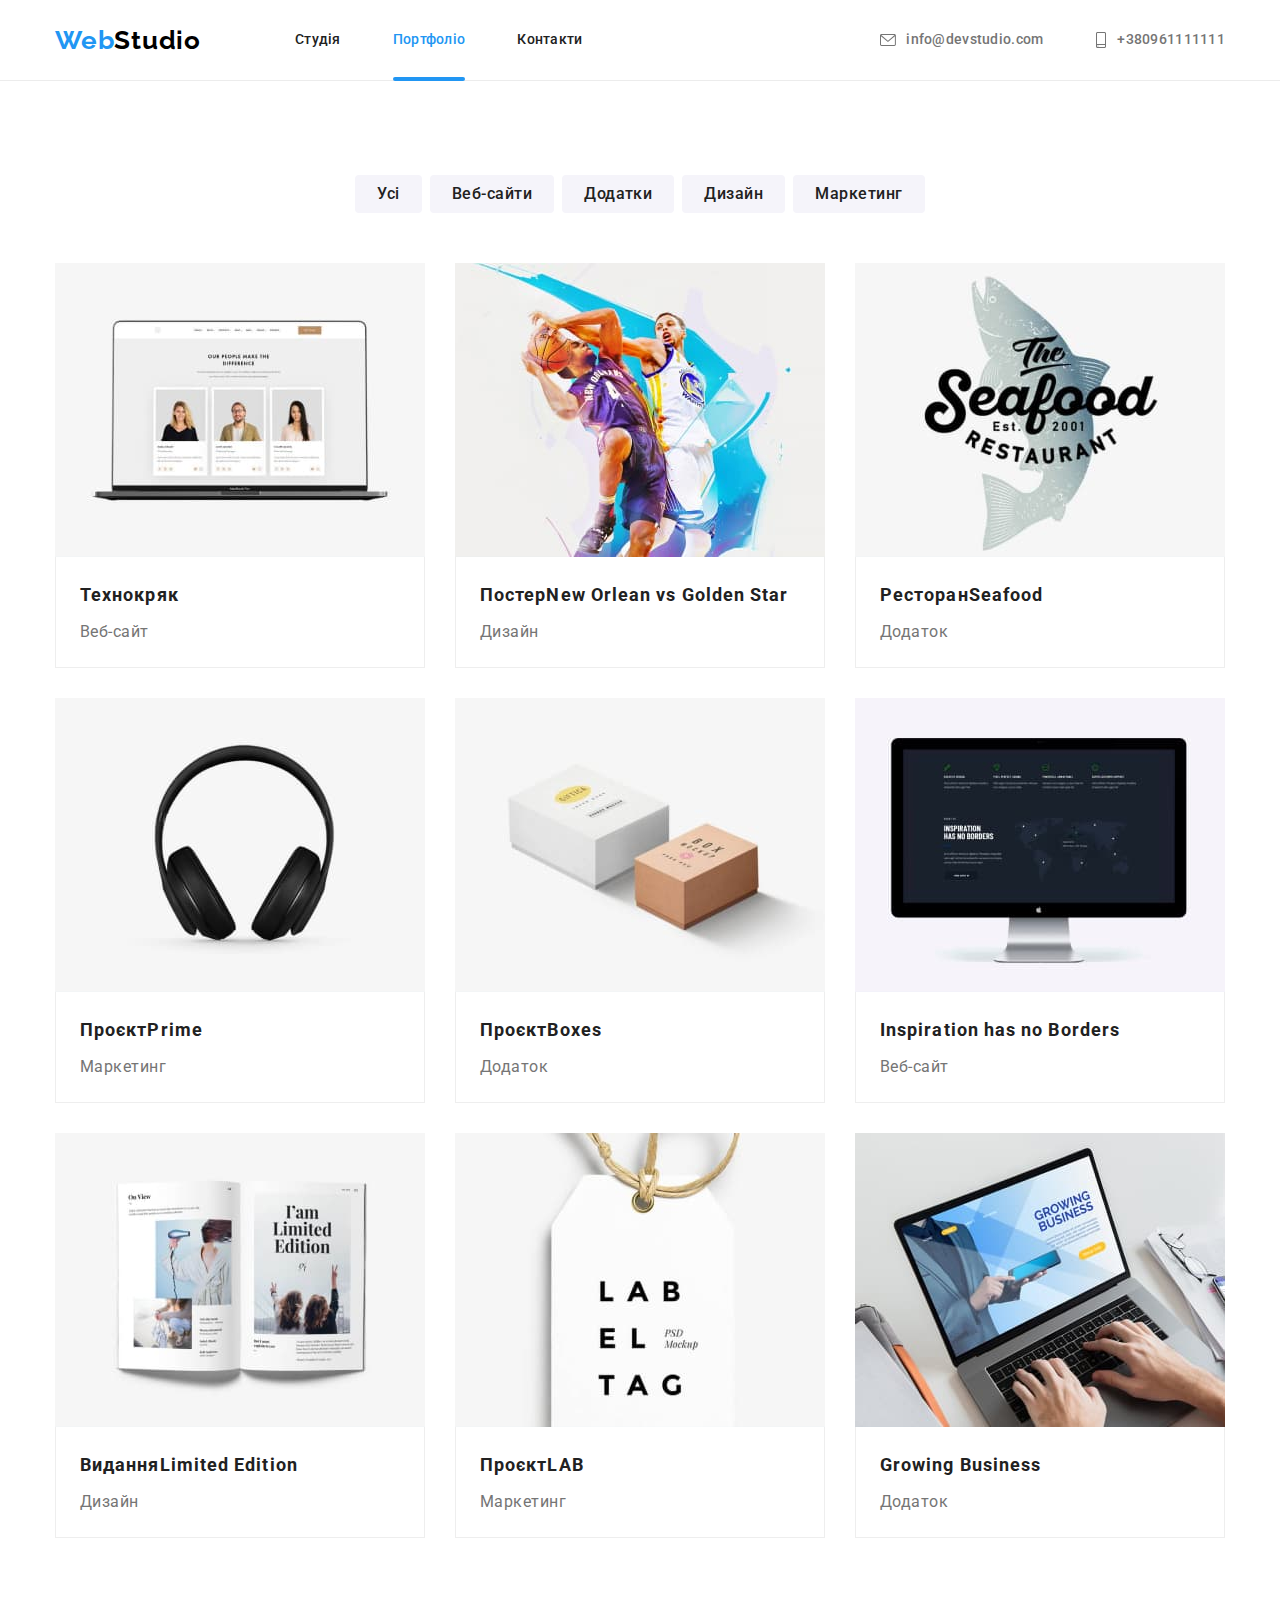
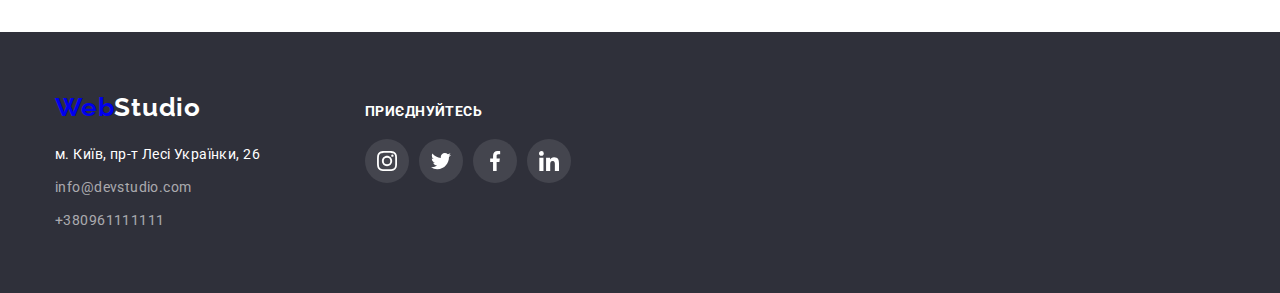
==== portfolio.html @ 51aae1bd "BEM done" ====
<!DOCTYPE html>
<html lang="uk">

<head>
    <meta charset="UTF-8">
    <meta http-equiv="X-UA-Compatible" content="IE=edge">
    <meta name="viewport" content="width=device-width, initial-scale=1.0">
    <title>Portfolio</title>
    <link rel="preconnect" href="https://fonts.googleapis.com">
    <link rel="preconnect" href="https://fonts.gstatic.com" crossorigin>
    <link
        href="https://fonts.googleapis.com/css2?family=Raleway:wght@700&family=Roboto:wght@400;500;700;900&display=swap"
        rel="stylesheet">
    <link rel="stylesheet" href="https://cdn.jsdelivr.net/npm/modern-normalize@1.1.0/modern-normalize.min.css">
    <link rel="stylesheet" href="./css/styles.css">
</head>

<body>
    <header class="page-header">
        <!--навігація-->
        <div class="container page-header__container">
            <nav class="header-navigation">
                <a class="logo" href="./index.html"><span class="logo_theme_blue">Web</span><span
                        class="logo_theme_black">Studio</span></a>
                <ul class="menu list">
                    <li class="menu__item">
                        <a class="menu__link" href="./index.html">Студія</a>
                    </li>
                    <li class="menu__item">
                        <a class="menu__link menu__link_current" href="./portfolio.html">Портфоліо</a>
                    </li>
                    <li class="menu__item">
                        <a class="menu__link" href="#Контакти">Контакти</a>
                    </li>
                </ul>
            </nav>
            <ul class="menu list">
                <li class="menu__item">
                    <a class="menu-link-nav" href="mailto:info@devstudio.com"><svg aria-label="іконка конверт"
                            class="menu-link-nav__icon" width="16px" height="12px">
                            <use href="./images/sprite.svg#icon-envelope"></use>
                        </svg>info@devstudio.com</a>
                </li>
                <li class="menu__item">
                    <a class="menu-link-nav" href="tel:+380961111111"><svg aria-label="іконка телефон"
                            class="menu-link-nav__icon" width="12px" height="16px">
                            <use href="./images/sprite.svg#icon-smartphone"></use>
                        </svg>+380961111111</a>
                </li>
            </ul>
        </div>
    </header>

    <main>
        <section class="section portfolio-section">
            <div class="container">
                <h1 hidden>Портфоліо</h1>
                <!--кнопки-фільтри-->
                <ul class="list portfolio-list">
                    <li>
                        <button class="section-btn" type="button">Усі</button>
                    </li>
                    <li>
                        <button class="section-btn" type="button">Веб-сайти</button>
                    </li>
                    <li>
                        <button class="section-btn" type="button">Додатки</button>
                    </li>
                    <li>
                        <button class="section-btn" type="button">Дизайн</button>
                    </li>
                    <li>
                        <button class="section-btn" type="button">Маркетинг</button>
                    </li>
                </ul>
                <!--картки портфоліо-->
                <ul class="list portfolio-examples">
                    <li class="portfolio-examples-list">
                        <a class="portfolio-link" href="./portfolio.html">

                            <div class="portfolio-overlay">
                                <img src="./images/portf1.jpg" alt="Сторінка з трьоиа контактами" width="370">
                                <div class="portfolio-thumb">
                                    <p class="thumb-text">Ресурс пропонує комплексні пропозиції з різним рівнем
                                        функціоналу та
                                        сервісів. Все це дозволить відвідувачу отримати
                                        вичерпні відомості про компанію чи приватну особу.</p>
                                </div>
                            </div>

                            <div class="portfolio-page-title">
                                <h2 class="portfolio-page">Технокряк</h2>
                                <p class="portfolio-tytle">Веб-сайт</p>
                            </div>
                        </a>
                    </li>
                    <li class="portfolio-examples-list">
                        <a class="portfolio-link" href="./portfolio.html">

                            <div class="portfolio-overlay">
                                <img src="./images/portf2.jpg" alt="Два баскетболісти" width="370">
                                <div class="portfolio-thumb">
                                    <p class="thumb-text">Ресурс пропонує комплексні пропозиції з різним рівнем
                                        функціоналу та
                                        сервісів. Все це дозволить відвідувачу отримати
                                        вичерпні відомості про компанію чи приватну особу.</p>
                                </div>
                            </div>
                            <div class="portfolio-page-title">
                                <h2 class="portfolio-page">Постер<span lang="en">New Orlean vs Golden Star</span>
                                </h2>
                                <p class="portfolio-tytle">Дизайн</p>
                            </div>
                        </a>
                    </li>
                    <li class="portfolio-examples-list">
                        <a class="portfolio-link" href="./portfolio.html">

                            <div class="portfolio-overlay">
                                <img src="./images/portf3.jpg" alt="Логотип ресторану морепродуктів" width="370">
                                <div class="portfolio-thumb">
                                    <p class="thumb-text">Ресурс пропонує комплексні пропозиції з різним рівнем
                                        функціоналу та
                                        сервісів. Все це дозволить відвідувачу отримати
                                        вичерпні відомості про компанію чи приватну особу.</p>
                                </div>
                            </div>
                            <div class="portfolio-page-title">
                                <h2 class="portfolio-page">Ресторан<span lang="en">Seafood</span></h2>
                                <p class="portfolio-tytle">Додаток</p>
                            </div>
                        </a>
                    </li>
                    <li class="portfolio-examples-list">
                        <a class="portfolio-link" href="./portfolio.html">

                            <div class="portfolio-overlay">
                                <img src="./images/portf4.jpg" alt="Навушники" width="370">
                                <div class="portfolio-thumb">
                                    <p class="thumb-text">Ресурс пропонує комплексні пропозиції з різним рівнем
                                        функціоналу та
                                        сервісів. Все це дозволить відвідувачу отримати
                                        вичерпні відомості про компанію чи приватну особу.</p>
                                </div>
                            </div>
                            <div class="portfolio-page-title">
                                <h2 class="portfolio-page">Проєкт<span lang="en">Prime</span></h2>
                                <p class="portfolio-tytle">Маркетинг</p>
                            </div>
                        </a>
                    </li>
                    <li class="portfolio-examples-list">
                        <a class="portfolio-link" href="./portfolio.html">

                            <div class="portfolio-overlay">
                                <img src="./images/portf5.jpg" alt="Дві коробочки" width="370">
                                <div class="portfolio-thumb">
                                    <p class="thumb-text">Ресурс пропонує комплексні пропозиції з різним рівнем
                                        функціоналу та
                                        сервісів. Все це дозволить відвідувачу отримати
                                        вичерпні відомості про компанію чи приватну особу.</p>
                                </div>
                            </div>
                            <div class="portfolio-page-title">
                                <h2 class="portfolio-page">Проєкт<span lang="en">Boxes</span></h2>
                                <p class="portfolio-tytle">Додаток</p>
                            </div>
                        </a>
                    </li>
                    <li class="portfolio-examples-list">
                        <a class="portfolio-link" href="./portfolio.html">

                            <div class="portfolio-overlay">
                                <img src="./images/portf6.jpg" alt="Монітор" width="370">
                                <div class="portfolio-thumb">
                                    <p class="thumb-text">Ресурс пропонує комплексні пропозиції з різним рівнем
                                        функціоналу та
                                        сервісів. Все це дозволить відвідувачу отримати
                                        вичерпні відомості про компанію чи приватну особу.</p>
                                </div>
                            </div>
                            <div class="portfolio-page-title">
                                <h2 class="portfolio-page"><span lang="en">Inspiration has no Borders</span></h2>
                                <p class="portfolio-tytle">Веб-сайт</p>
                            </div>
                        </a>
                    </li>
                    <li class="portfolio-examples-list">
                        <a class="portfolio-link" href="./portfolio.html">

                            <div class="portfolio-overlay">
                                <img src="./images/portf7.jpg" alt="Розгорнута книга з малюнками" width="370">
                                <div class="portfolio-thumb">
                                    <p class="thumb-text">Ресурс пропонує комплексні пропозиції з різним рівнем
                                        функціоналу та
                                        сервісів. Все це дозволить відвідувачу отримати
                                        вичерпні відомості про компанію чи приватну особу.</p>
                                </div>
                            </div>
                            <div class="portfolio-page-title">
                                <h2 class="portfolio-page">Видання<span lang="en">Limited Edition</span></h2>
                                <p class="portfolio-tytle">Дизайн</p>
                            </div>
                        </a>
                    </li>
                    <li class="portfolio-examples-list">
                        <a class="portfolio-link" href="./portfolio.html">

                            <div class="portfolio-overlay">
                                <img src="./images/portf8.jpg" alt="Бірка" width="370">
                                <div class="portfolio-thumb">
                                    <p class="thumb-text">Ресурс пропонує комплексні пропозиції з різним рівнем
                                        функціоналу та
                                        сервісів. Все це дозволить відвідувачу отримати
                                        вичерпні відомості про компанію чи приватну особу.</p>
                                </div>
                            </div>
                            <div class="portfolio-page-title">
                                <h2 class="portfolio-page">Проєкт<span lang="en">LAB</span></h2>
                                <p class="portfolio-tytle">Маркетинг</p>
                            </div>
                        </a>
                    </li>
                    <li class="portfolio-examples-list">
                        <a class="portfolio-link" href="./portfolio.html">

                            <div class="portfolio-overlay">
                                <img src="./images/portf9.jpg" alt="Руки на клавіатурі ноутбуку" width="370">
                                <div class="portfolio-thumb">
                                    <p class="thumb-text">Ресурс пропонує комплексні пропозиції з різним рівнем
                                        функціоналу та
                                        сервісів. Все це дозволить відвідувачу отримати
                                        вичерпні відомості про компанію чи приватну особу.</p>
                                </div>
                            </div>
                            <div class="portfolio-page-title">
                                <h2 class="portfolio-page"><span lang="en">Growing Business</span></h2>
                                <p class="portfolio-tytle">Додаток</p>
                            </div>
                        </a>
                    </li>
                </ul>
            </div>
        </section>
    </main>

    <footer class="contacts">
        <div class="container main-footer-container">
            <div class="first-footer-container">
                <a class="logo link logo-footer" href="https://index.html"><span class="blu">Web</span><span
                        class="white">Studio</span></a>
                <address class="address">
                    <ul class="address-link list">
                        <li class="contact-list">
                            <a class="a-contact" href="htpps://googlemaps/CPtrU1FHBa2aNyZL9" target="_blank"
                                rel="noopener noreferrer nofollow">м.
                                Київ, пр-т Лесі Українки, 26</a>
                        </li>
                        <li class="contact-list">
                            <a class="mail-link" href="mailto:info@devstudio.com">info@devstudio.com</a>
                        </li>
                        <li class="contact-list">
                            <a class="phone-link" href="tel:+380961111111">+380961111111</a>
                        </li>
                    </ul>
                </address>
            </div>
            <div class="second-footer-container">
                <p class="footer-link-icon">приєднуйтесь</p>
                <ul class="footer-social-list list">
                    <li class="footer-social-list-item">
                        <a href="" class="footer-social-list-link">
                            <svg aria-label="логотип інстаграм" width="20px" height="20px" class="social-list-icon">
                                <use href="./images/sprite.svg#icon-instagram">
                                </use>
                            </svg>
                        </a>
                    </li>
                    <li class="footer-social-list-item">
                        <a href="" class="footer-social-list-link">
                            <svg aria-label="логотип твітер" width="20px" height="20px" class="social-list-icon">
                                <use href="./images/sprite.svg#icon-twitter">
                                </use>
                            </svg>
                        </a>
                    </li>
                    <li class="footer-social-list-item">
                        <a href="" class="footer-social-list-link">
                            <svg aria-label="логотип фейсбук" width="20px" height="20px" class="social-list-icon">
                                <use href="./images/sprite.svg#icon-facebook">
                                </use>
                            </svg>
                        </a>
                    </li>
                    <li class="footer-social-list-item">
                        <a href="" class="footer-social-list-link">
                            <svg aria-label="логотип лінкедін" width="20px" height="20px" class="social-list-icon">
                                <use href="./images/sprite.svg#icon-linkedin">
                                </use>
                            </svg>
                        </a>
                    </li>
                </ul>
            </div>
        </div>
    </footer>
</body>

</html>
---- css/styles.css ----
:root{
    --accent-color:#2196F3;
    --primery-text-color:#212121;
    --secondary-text-color:#757575;
    --logo-light-color:#ffffff;
    --logo-dark-color:#000000;
    --background-color:#2F303A;
    --secondary-background-color:#F5F4FA;
    
}

/*--Скидання дефолтних стилів--*/

h1,
h2,
h3,
h4,
p{
    margin-top: 0;
    margin-bottom: 0;
}

ul,
ol{
    margin-top: 0;
    margin-bottom: 0;
    padding-left: 0;
}
 
button{
    cursor: pointer;
}

a{
    text-decoration: none;
}

img{
    display: block;
    max-width: 100%;
    height: auto;
}

address{
    font-style: normal;
}

.list{
    list-style: none;
}

.link{
    link-decoration: none;
}

body{
    color: var(--primery-text-color);
    background-color:var(--main-backgroung-color);
    font-family: Roboto, sans-serif; 
    font-weight: 700;
font-size: 18px;
line-height: 2;
letter-spacing: 0.06em;
}

.container{
    width: 1200px;
    margin-left: auto;
    margin-right: auto;
    padding-left: 15px;
    padding-right: 15px;
}

.visually-hidden{
  position: absolute;
    white-space: nowrap;
    width: 1px;
    height: 1px;
    overflow: hidden;
    border: 0;
    padding: 0;
    clip: rect(0 0 0 0);
    clip-path: inset(50%);
    margin: -1px;
}

.section{
    padding-top: 94px;
    padding-bottom: 94px;
}


/*--HEADER--*/

.page-header{
border-bottom: 1px solid #ECECEC;
}

.page-header__container{
display: flex;
align-items: center;
}

.header-navigation{
    display: flex;
    align-items: center;
}


.logo{
    font-family: 'Raleway', sans-serif;
font-weight: 700;
font-size: 26px;
line-height: 1.19;
letter-spacing: 0.03em;
margin-right: 94px;
}

.logo_theme_blue{
    color:var(--accent-color);
}
.logo_theme_black{
    color:var(--logo-dark-color);
}


.menu{
    display: flex;
    column-gap: 52px;
    margin-left: auto;
}

.menu__link{
    color:var(--primery-text-color);
    font-family: 'Roboto', sans-serif;
font-weight: 500;
font-size: 14px;
line-height: 1.14;
letter-spacing: 0.02em;
padding-top: 32px;
    padding-bottom: 32px;
    display: block;
    position: relative;
    transition: color 250ms cubic-bezier(0.4, 0, 0.2, 1);
}

.menu__link:hover,
.menu__link:focus{
    color:var(--accent-color);
}

.menu__link_current{
    color:var(--accent-color);
}


.menu__link_current::after{
    position: absolute;
    content: "";
    display: block;
    width: 100%;
    left: 0;
    bottom: -1px;
    height: 4px;
    background-color:var(--accent-color);
    border-radius: 2px;
    margin-top: 28px;
    
}


.menu-link-nav{
    color:var(--secondary-text-color);
    font-family: 'Roboto', sans-serif;
font-weight: 500;
font-size: 14px;
line-height: 1.14;
letter-spacing: 0.02em;
padding-top: 32px;
    padding-bottom: 32px;
    display: flex;
    align-items: center;
    transition: color 250ms cubic-bezier(0.4, 0, 0.2, 1);
    }

.menu-link-nav:hover,
.menu-link-nav:focus{
    color:var(--accent-color);
}


.menu-link-nav__icon{
    fill:currentColor;
    margin-right: 10px;
}

.menu-link-nav__icon:hover,
.menu-link-nav__icon:focus{
    fill:var(--accent-color);
}




/*--HERO--*/
.hero{
    background-color: #C4C4C4;
    text-align: center;
    margin: 0 auto;
    padding: 200px 0;
    height: 600px;
    max-width: 1600px;
    background-image: linear-gradient(to right, rgba(47, 48, 58, 0.4), rgba(47, 48, 58, 0.4)), url(../images/hero\ bg\ photo.jpg);
    background-repeat: no-repeat;
    background-position: center;
    background-size: cover;
}


.hero__title{
    color:var(--logo-light-color);
    font-family: 'Roboto', sans-serif;
font-weight: 900;
font-size: 44px;
line-height: 1.36;
text-align: center;
letter-spacing: 0.06em;
text-transform: uppercase;
width: 696px;
margin-bottom: 30px;
margin-left: auto;
margin-right: auto;
}

.hero__btn{
background-color:var(--accent-color);
color:var(--logo-light-color);
font-family: 'Roboto', sans-serif;
font-weight: 700;
font-size: 16px;
line-height: 1.88;
display: flex;
align-items: center;
text-align: center;
letter-spacing: 0.06em;
display: block;
margin: 0 auto;
padding: 10px 32px;
display: block;
border-radius: 4px;
min-width: 216px;
border: none;
transition: box-shadow 250ms cubic-bezier(0.4, 0, 0.2, 1);
}

.hero__btn:hover,
.hero__btn:focus{
    box-shadow: 0px 4px 4px rgba(0, 0, 0, 0.15);
}


/*--FEATURE SECTION--*/


.feature-section__list{
    display: flex;
    flex-wrap: wrap;
    margin-left: auto;
    margin-right: auto;
    column-gap: 30px;   
}

.feature-section__item{
flex-basis: calc((100% / 4) - 30px);   
}

.feature-section__text{
    color:var(--secondary-text-color);
    font-family: 'Roboto',sans-serif;
font-weight: 400;
font-size: 14px;
line-height: 1.7;
letter-spacing: 0.03em;
}


.feature-section__title{
    font-family: 'Roboto', sans-serif;
font-weight: 700;
font-size: 14px;
line-height: 1.14;
letter-spacing: 0.03em;
text-transform: uppercase;
margin-bottom: 20px;
}

.feature-section__picture{
    display: flex;
    width: 270px;
    height: 120px;
    justify-content: center;
    align-items: center;
    background: #F5F4FA;
border-radius: 4px;
margin-bottom: 30px;
}


/*--EXAMPLES SECTION--*/

.section-examples{
    padding-top: 0;
}

.section-examples__list{
    display: flex;
    flex-wrap: wrap;
    gap: 30px;
}

.section-examples__item{
width: 370px;
}


.section-examples__heading{
    font-family: 'Roboto', sans-serif;
    font-weight: 700;
font-size: 36px;
line-height: 1.17;
text-align: center;
letter-spacing: 0.03em;
margin-left: auto;
margin-bottom: 50px;
margin-right: auto;
}

.section-examples__thumb{
    position: relative;
    display: flex;
    justify-content: center;
    align-items: center;
}

.section-examples__title{
    display: flex;
    position: absolute;
    width: 100%;
    height: 70px;
    justify-content: center;
    align-items: center;
    left: 0;
    bottom: 0;

    font-weight: 700;
font-size: 14px;
line-height: 16px;
text-align: center;
letter-spacing: 0.03em;
text-transform: uppercase;
color:var(--logo-light-color);
background-color: rgba(47, 48, 58, 80%);
}


/*--TEAM SECTION--*/

.section-team{
    background-color:var(--secondary-background-color);
}

.team-section-team{
 font-family: 'Roboto', sans-serif;
font-weight: 700;
font-size: 36px;
line-height: 1.17;
text-align: center;
letter-spacing: 0.03em;  
margin-left: auto;
margin-bottom: 50px;
margin-right: auto;

}

.list-team{
    display: flex;
    flex-wrap: wrap;
    gap: 30px;
}

.member-list{
    width: 270px;
    box-shadow: 0px 2px 1px rgba(0, 0, 0, 0.2);
    border-radius: 0px 0px 4px 4px;
    
}

.member-content{
    padding-top: 29px;
    padding-bottom: 29px;
    background-color:#ffffff;
}

.member-team{
font-family: inherit;
font-weight: 500;
font-size: 16px;
line-height: 1.19;
text-align: center;
letter-spacing: 0.03em;
margin-bottom: 10px;
}


.team-list{
    color:var(--secondary-text-color);
    font-family: 'Roboto', sans-serif;
font-weight: 400;
font-size: 16px;
line-height: 1.19;
text-align: center;
letter-spacing: 0.03em;
margin-bottom: 16px;
}

.social-list{
    display: flex;
    justify-content: center;
    align-items: center;
    column-gap: 10px;
}

.social-list-item{
    display: flex;
    justify-content: center;
    align-items: center;
}

.social-list-link{
    display: flex;
    align-items: center;
    justify-content: center;
    width: 44px;
    height: 44px;
    border-radius: 50%;
    background-color: var(--logo-light-color);
    fill: #AFB1B8;
    transition: background-color 250ms cubic-bezier(0.4, 0, 0.2, 1), fill 250ms cubic-bezier(0.4, 0, 0.2, 1);
}


.social-list-link:hover,
.social-list-link:focus{
    background-color:var(--accent-color);
    fill:var(--logo-light-color);
}


/*--CLIENS--*/

.client-section{
padding-top: 94px;
    padding-bottom: 94px;
}

.clients{
font-family: 'Roboto', sans-serif;
    font-weight: 700;
font-size: 36px;
line-height: 1.17;
text-align: center;
letter-spacing: 0.03em;
margin-left: auto;
margin-bottom: 50px;
margin-right: auto;.
}

.client-link-icon{
    display: flex;
  justify-content: center;
  align-items: center;
  width: 170px;
  height: 92px;
  border: 1px solid #afb1b8;
  border-radius: 4px;
  fill: #AFB1B8;
  transition: border-color 250ms cubic-bezier(0.4, 0, 0.2, 1);
}

.client-link-icon:hover,
.client-link-icon:focus{
border-color:var(--accent-color);
}

.client-list-icon{
    transition: fill 250ms cubic-bezier(0.4, 0, 0.2, 1);
}

.client-link-icon:hover .client-list-icon,
.client-link-icon:hover .client-list-icon{
    fill:var(--accent-color);
}

.client-list{
    display: flex;
    flex-wrap: wrap;
    gap: 30px;
}

.client{
    flex-basis: ((100% - 170px) / 6);
}

/*--FOOTER--*/

.contacts{
    background-color:var(--background-color);
     padding-top: 60px;
    padding-bottom: 60px;
}


.logo-footer{
    display: block;
    margin-bottom: 20px;
}

.contact-list:not(:last-child){
    margin-bottom: 9px;
}

.a-contact{
    color:var(--logo-light-color);
   font-family: 'Roboto', sans-serif;
font-weight: 400;
font-size: 14px;
line-height: 1.71;
letter-spacing: 0.03em;
display: block;
transition: color 250ms cubic-bezier(0.4, 0, 0.2, 1);
} 


.mail-link,
.phone-link{
color:rgba(255, 255, 255, 0.6);
font-family: 'Roboto', sans-serif;
font-weight: 400;
font-size: 14px;
line-height: 1.71;
letter-spacing: 0.03em;
display: block;
transition: color 250ms cubic-bezier(0.4, 0, 0.2, 1);
}

.mail-link:hover,
.mail-link:focus{
    color:var(--accent-color);
}

.phone-link:hover,
.phone-link:focus{
    color:var(--accent-color);
}

.a-contact:hover,
.a-contact:focus{
color:var(--accent-color)    
}

.white{
    color:var(--logo-light-color);
}

.footer-link-icon{
font-family: 'Roboto';
font-style: normal;
font-weight: 700;
font-size: 14px;
line-height: 16px;
letter-spacing: 0.03em;
text-transform: uppercase;
color:var(--logo-light-color);
margin-bottom: 20px;
}


.footer-social-list-link{
display: flex;
    align-items: center;
    justify-content: center;
    width: 44px;
    height: 44px;
    border-radius: 50%;
    background-color: rgba(255, 255, 255, 0.1);
    fill:var(--logo-light-color);
    transition: background-color 250ms cubic-bezier(0.4, 0, 0.2, 1);
}

.footer-social-list-link:hover,
.footer-social-list-link:focus{
    background-color:var(--accent-color);
}

.main-footer-container{
    display: flex;
    align-items: baseline;
}

.first-footer-container{
    margin-right: 70px;
}

.footer-social-list{
    display: flex;
    gap: 10px;
}

/*----PORTFOLIO----*/


.portfolio-list{
    display: flex;
     justify-content: center;
    margin-left: auto;
    margin-right: auto;
        column-gap: 8px;
        margin-bottom: 50px;     
}

.section-btn{
    background-color:var(--secondary-background-color);
    color:var(--primery-text-color); 
    font-family: inherit;
font-weight: 500;
font-size: 16px;
line-height: 1.63;
text-align: center;
letter-spacing: 0.03em;
padding: 6px 22px;
border: none;
border-radius: 4px;
transition: color 250ms cubic-bezier(0.4, 0, 0.2, 1), background-color 250ms cubic-bezier(0.4, 0, 0.2, 1), box-shadow 250ms cubic-bezier(0.4, 0, 0.2, 1);
}

.section-btn:hover,
.section-btn:focus{
    background-color:var(--accent-color);
    color:var(--logo-light-color);
    box-shadow: 0px 4px 4px rgba(0, 0, 0, 0.25);
}

.portfolio-examples{
    display: flex;
    flex-wrap: wrap;
    gap: 30px;
}

.portfolio-examples-list{
    flex-basis: calc((100% - 60px) / 3); 
}

.portfolio-link{
    display: block;
    background-color: var(--logo-light-color);
    transition: box-shadow 250ms cubic-bezier(0.4, 0, 0.2, 1);
}

.portfolio-link:hover,
.phone-link:focus{
box-shadow: 0px 1px 1px rgba(0, 0, 0, 0.12), 0px 4px 4px rgba(0, 0, 0, 0.06), 1px 4px 6px rgba(0, 0, 0, 0.16);
}

.portfolio-tytle{
    color:var(--secondary-text-color);
    font-family: 'Roboto', sans-serif;
font-weight: 400;
font-size: 16px;
line-height: 1.88;
letter-spacing: 0.03em;
}

.portfolio-page{
    color: var(--primery-text-color);
    font-family: 'Roboto', sans-serif;
font-weight: 700;
font-size: 18px;
line-height: 2;
letter-spacing: 0.06em;
margin-bottom: 4px;
}

.portfolio-page-title{
    display: block;
    padding: 20px 24px;
    border: 1px solid #EEEEEE;
    border-top: none;
}

.section-team{
    background-color:var(--secondary-background-color);
}

.span-prf{
 font-family: 'Roboto', sans-serif;
font-weight: 700;
font-size: 18px;
line-height: 2;
letter-spacing: 0.06em;   
}



.portfolio-overlay{
    position: relative;
    overflow: hidden;
}

.portfolio-thumb{
    display: inline-block;
    position: absolute;
    top: 0;
    left: 0;
    width: 100%;
    height: 100%;
    background-color: rgba(33, 150, 243, 0.9);
transition: transform 250ms cubic-bezier(0.4, 0, 0.2, 1);
 transform: translateY(100%);
}

.portfolio-link:hover .portfolio-thumb{
transform: translateY(0%);    
}

.thumb-text{
font-weight: 400;
font-size: 18px;
line-height: 28px;
letter-spacing: 0.03em;
color: #ffffff;
padding: 63px 24px;
}



/*------MODAL------*/

.backdrop{
    position: fixed;
    top: 0;
    left: 0;
    width: 100%;
    height: 100%;
    background-color: rgba(0, 0, 0, 20%);
    z-index: 100;
    opacity: 1;
    transition: visibility 250ms cubic-bezier(0.4, 0, 0.2, 1), opacity 250ms cubic-bezier(0.4, 0, 0.2, 1);
}

.modal{
    position: absolute;
    top: 50%;
    left: 50%;
    transform: translate(-50%, -50%) scale(1);
    height: 581px;
    width: 528px;
    background-color: #ffffff;
    box-shadow: 0px 1px 3px rgba(0, 0, 0, 0.12), 0px 1px 1px rgba(0, 0, 0, 0.14), 0px 2px 1px rgba(0, 0, 0, 0.2);
    border-radius: 4px;

    padding: 40px;
}

.backdrop.is-hidden{
    visibility: hidden;
    opacity: 0;
    pointer-events: none;
}

.backdrop.is-hidden.modal{
    transform: translate(-50%, -50%) scale(0);
}

    .modal-button-close{
    position: absolute;
    top: 0;
    right: 0;
    display: flex;
    justify-content: center;
    align-items: center;
    margin-top: 8px;
    margin-right: 8px;
    width: 30px;
    height: 30px;
    border-radius: 50%;
    border-color: rgba(0, 0, 0, 10%);
    background-color: inherit;
}

.modal-button-close:hover .icon-modal-close,
.modal-button-close:focus .icon-modal-close{
    fill:var(--accent-color);
    transition: fill 250ms cubic-bezier(0.4, 0, 0.2, 1);
}

/*-------MODAL FORM-------*/

.modal-form-title{
text-align: center;
margin-bottom: 12px;
font-style: normal;
font-weight: 700;
font-size: 20px;
line-height: 23px;
letter-spacing: 0.03em;
}

.modal-form{
display: flex;
flex-direction: column;
}

.modal-form-input-wrapper{
    display: block;
    position: relative;
}

.modal-form-field{
    margin-bottom: 10px;
}


.modal-form-field:nth-child(4n){
    margin-bottom: 20px;
}

.modal-form-input{
    width: 100%;
    height: 40px;
    border: 1px solid rgba(33, 33, 33, 0.2);
border-radius: 4px;
padding-left: 42px;
transition: border-color 250ms cubic-bezier(0.4, 0, 0.2, 1);
}

.modal-form-desc{
    display: block;
    margin-bottom: 4px;
    font-family: 'Roboto';
font-style: normal;
font-weight: 400;
font-size: 12px;
line-height: 14px;
letter-spacing: 0.01em;
color: #757575;
}

.modal-form-input:focus{
    outline: none;
    border-color:var(--accent-color);
    cursor: pointer;
}

.modal-form-icon{
display: block;
position: absolute;
top: 50%;
left: 12px;
transform: translateY(-50%);
fill: #212121;
transition: fill 250ms cubic-bezier(0.4, 0, 0.2, 1);
}

.modal-form-input:focus + .modal-form-icon{
    fill:var(--accent-color);
    transition: fill 250ms cubic-bezier(0.4, 0, 0.2, 1);
}


.modal-form-message{
    display: block;
    width: 100%;
    height: 120px;
    border: 1px solid rgba(33, 33, 33, 0.2);
border-radius: 4px;
padding: 12px 16px;
resize: none;
}

.modal-form-message:focus{
    outline: none;
    border-color:var(--accent-color);
    transition: border-color 250ms cubic-bezier(0.4, 0, 0.2, 1);
    cursor: pointer;
}

.modal-form-message::placeholder{
    font-family: 'Roboto';
font-style: normal;
font-weight: 400;
font-size: 12px;
line-height: 14px;
letter-spacing: 0.01em;
color: rgba(117, 117, 117, 0.5);
}



.modal-form-check-field{
 display: flex;
 justify-content: center;
    align-items: center;
    margin-bottom: 30px;
    width: 100%;
    height: 24px; 
   
    font-family: 'Roboto';
font-style: normal;
font-weight: 400;
font-size: 14px;
line-height: 24px;
letter-spacing: 0.03em;
color: #757575; 
}

.modal-form-own-checkbox{
    margin-right: 7px;
    border: 1px solid #000;
    border-radius: 2px;
    cursor: pointer;
    transition: fill 250ms cubic-bezier(0.4, 0, 0.2, 1), border-color 250ms cubic-bezier(0.4, 0, 0.2, 1), background-color 250ms cubic-bezier(0.4, 0, 0.2, 1);
}

.modal-form-own-checkbox-icon{
    fill: #ffffff;   

}

.modal-form-check:checked + .modal-form-own-checkbox{
    background-color:var(--accent-color);
    border:var(--accent-color);
}

..modal-form-check:checked + .modal-form-own-checkbox .modal-form-own-checkbox-icon{
    display: block;
}

..modal-form-check:focus + .modal-form-own-checkbox{
    border-color:var(--accent-color);
}

.modal-form-check{
    position: absolute;
    appearance: none;
}

.modal-text-agreement-link{
    font-weight: 400;
font-size: 14px;
line-height: 24px;
letter-spacing: 0.03em;
text-decoration-line: underline;
color: #2196F3;
}

.modal-form-btnsubmit{
    display: flex;
    margin-left: auto;
    margin-right: auto;
    justify-content: center;
    align-items: center;
    width: 200px;
    height: 50px;
    background-color:var(--accent-color);
    box-shadow: 0px 4px 4px rgba(0, 0, 0, 0.15);
border-radius: 4px;
border: none;
font-family: 'Roboto';
font-style: normal;
font-weight: 700;
font-size: 16px;
line-height: 30px;
letter-spacing: 0.06em;

color: #FFFFFF;

}

/*-------FOOTER FORM------*/

.footer-form-container{
    margin-left: auto;
}

.footer-form-paragraf{
    margin-bottom: 20px;
font-style: normal;
font-weight: 700;
font-size: 14px;
line-height: 16px;
letter-spacing: 0.03em;
text-transform: uppercase;
color: #FFFFFF;

}

.footer-form{
    display: flex;
}

.footer-form-email{
    padding-left: 16px;
    width: 358px;
    height: 50px;
    margin-right: 12px;
    border: 1px solid rgba(255, 255, 255, 0.3);
box-shadow: none(0px 4px 4px rgba(0, 0, 0, 0.15));
border-radius: 4px;
font-family: 'Roboto';
font-style: normal;
font-weight: 400;
font-size: 16px;
line-height: 20px;
display: flex;
align-items: center;
letter-spacing: 0.03em;
color: rgba(255, 255, 255, 0.6);
background-color: #2F303A;
transition: border-color 250ms cubic-bezier(0.4, 0, 0.2, 1), color 250ms cubic-bezier(0.4, 0, 0.2, 1);
}

.footer-form-email:focus{
    border-color: #FFFFFF;
    color: #FFF;
}

.footer-button-email{
    display: flex;
    justify-content: center;
    align-items: center;
    padding: 10px 28px;
    background-color: #2196F3;
    width: 200px;
height: 50px;
text-align: center;
font-family: 'Roboto';
font-style: normal;
font-weight: 700;
font-size: 16px;
line-height: 30px;
letter-spacing: 0.06em;

color: #FFFFFF;
box-shadow: 0px 4px 4px rgba(0, 0, 0, 0.15);
border-radius: 4px;
border: none;

}

.send-icon{
    margin-left: 10px;
}
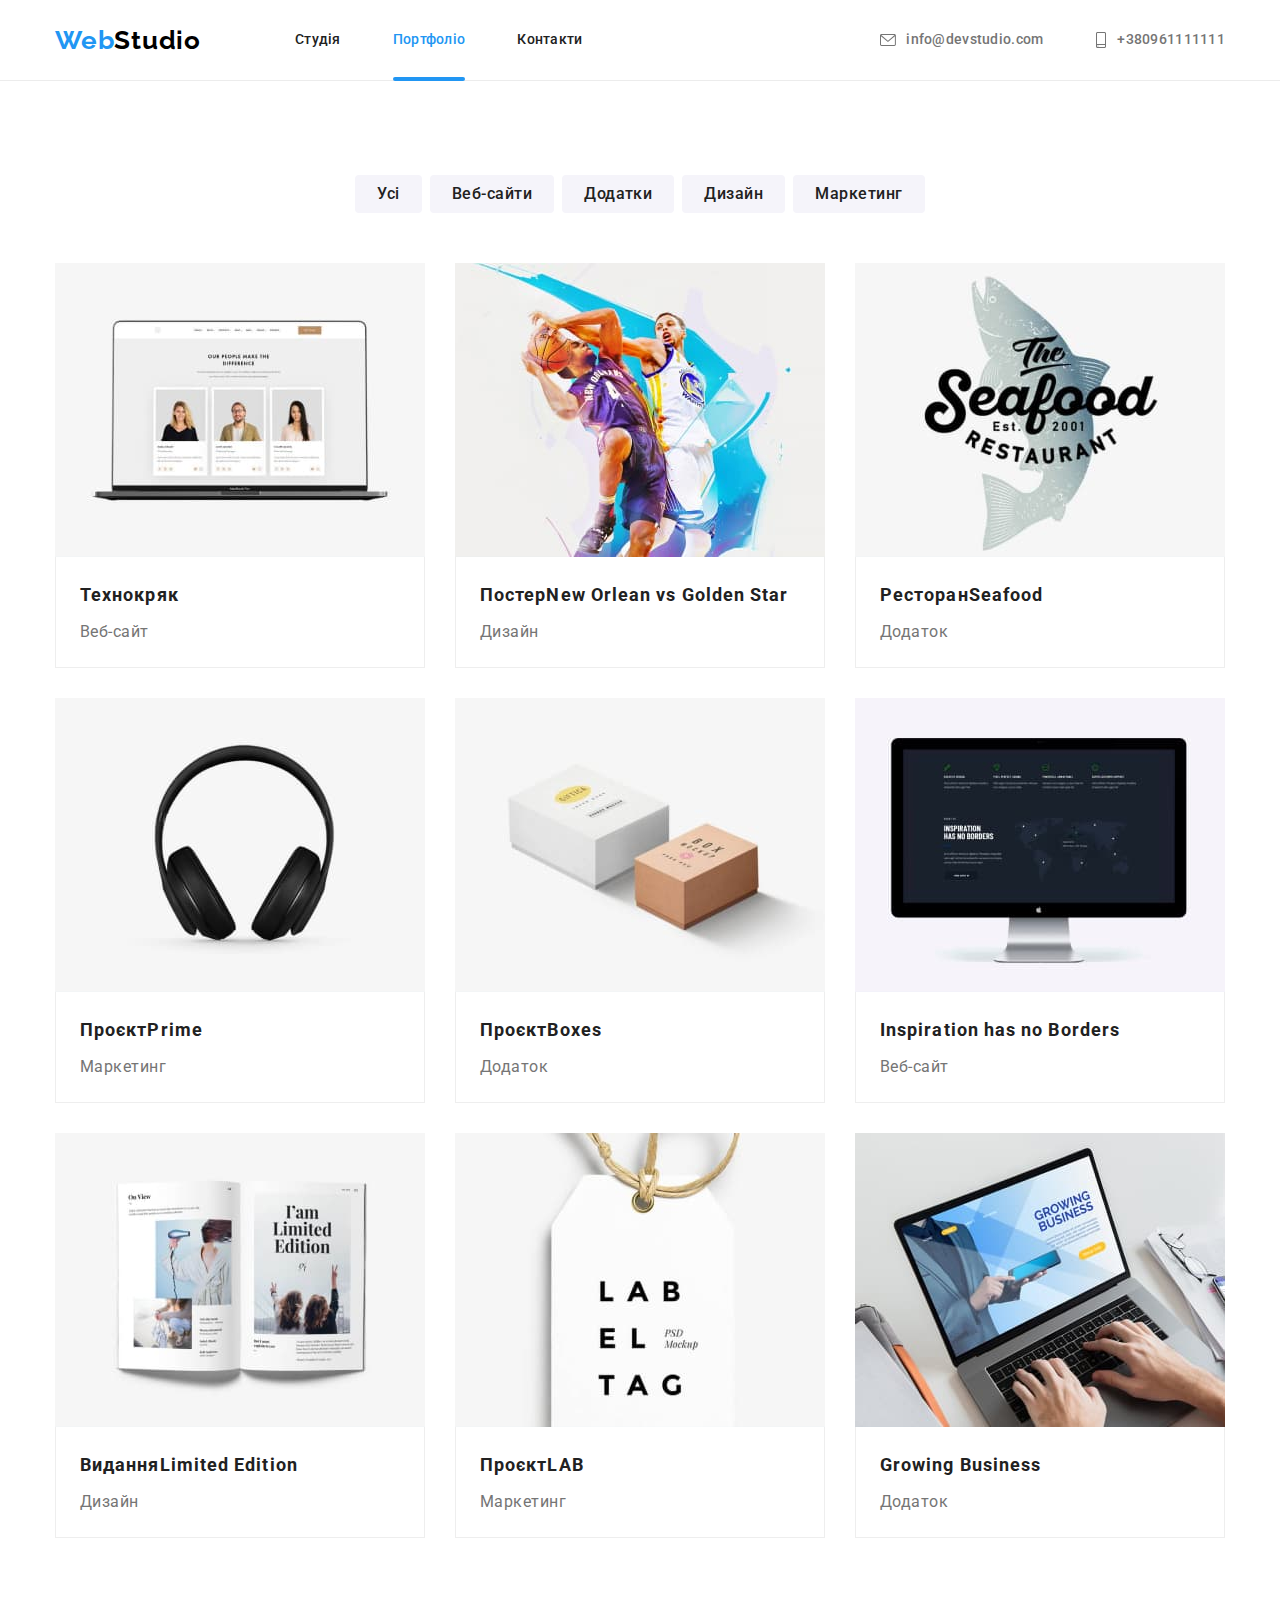
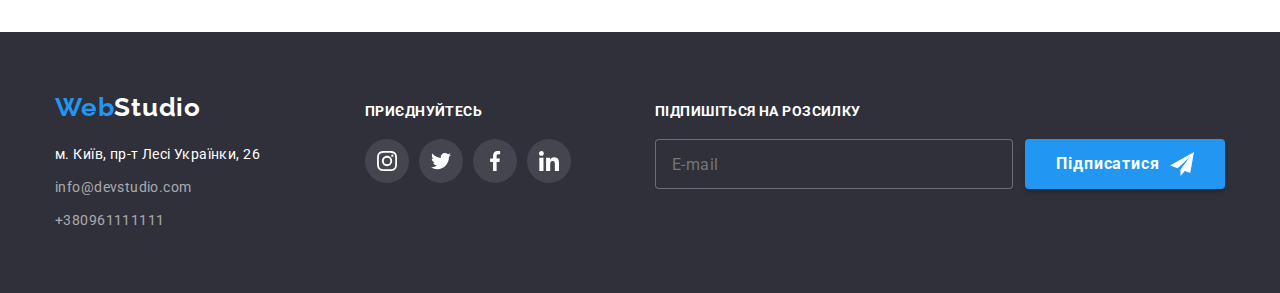
==== commit 94e23857: "bem complited" ====
--- a/portfolio.html
+++ b/portfolio.html
@@ -244,56 +244,56 @@
         </section>
     </main>
 
-    <footer class="contacts">
-        <div class="container main-footer-container">
-            <div class="first-footer-container">
-                <a class="logo link logo-footer" href="https://index.html"><span class="blu">Web</span><span
-                        class="white">Studio</span></a>
+    <footer class="page-footer">
+        <div class="container page-footer__container">
+            <div class="contacts">
+                <a class="logo link logo-footer" href="https://index.html"><span class="logo_theme_blue">Web</span><span
+                        class="logo_theme_white">Studio</span></a>
                 <address class="address">
-                    <ul class="address-link list">
-                        <li class="contact-list">
-                            <a class="a-contact" href="htpps://googlemaps/CPtrU1FHBa2aNyZL9" target="_blank"
-                                rel="noopener noreferrer nofollow">м.
+                    <ul class="footer-contacts list">
+                        <li class="footer-contacts__item">
+                            <a class="footer-contacts__address" href="htpps://googlemaps/CPtrU1FHBa2aNyZL9"
+                                target="_blank" rel="noopener noreferrer nofollow">м.
                                 Київ, пр-т Лесі Українки, 26</a>
                         </li>
-                        <li class="contact-list">
-                            <a class="mail-link" href="mailto:info@devstudio.com">info@devstudio.com</a>
+                        <li class="footer-contacts__item">
+                            <a class="footer-contacts__link" href="mailto:info@devstudio.com">info@devstudio.com</a>
                         </li>
-                        <li class="contact-list">
-                            <a class="phone-link" href="tel:+380961111111">+380961111111</a>
+                        <li class="footer-contacts__item">
+                            <a class="footer-contacts__link" href="tel:+380961111111">+380961111111</a>
                         </li>
                     </ul>
                 </address>
             </div>
-            <div class="second-footer-container">
-                <p class="footer-link-icon">приєднуйтесь</p>
-                <ul class="footer-social-list list">
-                    <li class="footer-social-list-item">
-                        <a href="" class="footer-social-list-link">
+            <div class="join">
+                <p class="join__title">приєднуйтесь</p>
+                <ul class="join__list list">
+                    <li class="join__item">
+                        <a href="" class="join__link">
                             <svg aria-label="логотип інстаграм" width="20px" height="20px" class="social-list-icon">
                                 <use href="./images/sprite.svg#icon-instagram">
                                 </use>
                             </svg>
                         </a>
                     </li>
-                    <li class="footer-social-list-item">
-                        <a href="" class="footer-social-list-link">
+                    <li class="join__item">
+                        <a href="" class="join__link">
                             <svg aria-label="логотип твітер" width="20px" height="20px" class="social-list-icon">
                                 <use href="./images/sprite.svg#icon-twitter">
                                 </use>
                             </svg>
                         </a>
                     </li>
-                    <li class="footer-social-list-item">
-                        <a href="" class="footer-social-list-link">
+                    <li class="join__item">
+                        <a href="" class="join__link">
                             <svg aria-label="логотип фейсбук" width="20px" height="20px" class="social-list-icon">
                                 <use href="./images/sprite.svg#icon-facebook">
                                 </use>
                             </svg>
                         </a>
                     </li>
-                    <li class="footer-social-list-item">
-                        <a href="" class="footer-social-list-link">
+                    <li class="join__item">
+                        <a href="" class="join__link">
                             <svg aria-label="логотип лінкедін" width="20px" height="20px" class="social-list-icon">
                                 <use href="./images/sprite.svg#icon-linkedin">
                                 </use>
@@ -302,6 +302,18 @@
                     </li>
                 </ul>
             </div>
+            <div class="submit">
+                <p class="submit__title">Підпишіться на розсилку</p>
+                <form class="submit__form">
+                    <label for="user-email"></label>
+                    <input type="email" class="submit__input" id="user-email" required placeholder="E-mail">
+                    <button type="submit" class="submit__button">Підписатися<svg class="submit__icon" width="24"
+                            height="24">
+                            <use href="./images/sprite.svg#icon-icon-send"></use>
+                        </svg></button>
+                </form>
+
+            </div>
         </div>
     </footer>
 </body>
--- a/css/styles.css
+++ b/css/styles.css
@@ -262,7 +262,7 @@
 /*--FEATURE SECTION--*/
 
 
-.feature-section__list{
+.features__list{
     display: flex;
     flex-wrap: wrap;
     margin-left: auto;
@@ -270,11 +270,11 @@
     column-gap: 30px;   
 }
 
-.feature-section__item{
+.features__item{
 flex-basis: calc((100% / 4) - 30px);   
 }
 
-.feature-section__text{
+.features__text{
     color:var(--secondary-text-color);
     font-family: 'Roboto',sans-serif;
 font-weight: 400;
@@ -284,7 +284,7 @@
 }
 
 
-.feature-section__title{
+.features__title{
     font-family: 'Roboto', sans-serif;
 font-weight: 700;
 font-size: 14px;
@@ -294,7 +294,7 @@
 margin-bottom: 20px;
 }
 
-.feature-section__picture{
+.features__picture{
     display: flex;
     width: 270px;
     height: 120px;
@@ -308,22 +308,22 @@
 
 /*--EXAMPLES SECTION--*/
 
-.section-examples{
+.examples{
     padding-top: 0;
 }
 
-.section-examples__list{
+.examples__list{
     display: flex;
     flex-wrap: wrap;
     gap: 30px;
 }
 
-.section-examples__item{
+.examples__item{
 width: 370px;
 }
 
 
-.section-examples__heading{
+.examples__heading{
     font-family: 'Roboto', sans-serif;
     font-weight: 700;
 font-size: 36px;
@@ -335,14 +335,14 @@
 margin-right: auto;
 }
 
-.section-examples__thumb{
+.examples__thumb{
     position: relative;
     display: flex;
     justify-content: center;
     align-items: center;
 }
 
-.section-examples__title{
+.examples__title{
     display: flex;
     position: absolute;
     width: 100%;
@@ -365,11 +365,11 @@
 
 /*--TEAM SECTION--*/
 
-.section-team{
+.team{
     background-color:var(--secondary-background-color);
 }
 
-.team-section-team{
+.team__heading{
  font-family: 'Roboto', sans-serif;
 font-weight: 700;
 font-size: 36px;
@@ -382,26 +382,26 @@
 
 }
 
-.list-team{
+.team__emploee{
     display: flex;
     flex-wrap: wrap;
     gap: 30px;
 }
 
-.member-list{
+.team__item{
     width: 270px;
     box-shadow: 0px 2px 1px rgba(0, 0, 0, 0.2);
     border-radius: 0px 0px 4px 4px;
     
 }
 
-.member-content{
+.team__content{
     padding-top: 29px;
     padding-bottom: 29px;
     background-color:#ffffff;
 }
 
-.member-team{
+.team__member{
 font-family: inherit;
 font-weight: 500;
 font-size: 16px;
@@ -412,7 +412,7 @@
 }
 
 
-.team-list{
+.team__text{
     color:var(--secondary-text-color);
     font-family: 'Roboto', sans-serif;
 font-weight: 400;
@@ -430,13 +430,13 @@
     column-gap: 10px;
 }
 
-.social-list-item{
+.social-list__item{
     display: flex;
     justify-content: center;
     align-items: center;
 }
 
-.social-list-link{
+.social-list__link{
     display: flex;
     align-items: center;
     justify-content: center;
@@ -449,8 +449,8 @@
 }
 
 
-.social-list-link:hover,
-.social-list-link:focus{
+.social-list__link:hover,
+.social-list__link:focus{
     background-color:var(--accent-color);
     fill:var(--logo-light-color);
 }
@@ -458,12 +458,8 @@
 
 /*--CLIENS--*/
 
-.client-section{
-padding-top: 94px;
-    padding-bottom: 94px;
-}
-
-.clients{
+
+.clients__heading{
 font-family: 'Roboto', sans-serif;
     font-weight: 700;
 font-size: 36px;
@@ -472,10 +468,22 @@
 letter-spacing: 0.03em;
 margin-left: auto;
 margin-bottom: 50px;
-margin-right: auto;.
-}
-
-.client-link-icon{
+margin-right: auto;
+}
+
+
+.clients__list{
+    display: flex;
+    flex-wrap: wrap;
+    gap: 30px;
+}
+
+.clients__item{
+    flex-basis: ((100% - 170px) / 6);
+}
+
+
+.clients__link{
     display: flex;
   justify-content: center;
   align-items: center;
@@ -487,49 +495,56 @@
   transition: border-color 250ms cubic-bezier(0.4, 0, 0.2, 1);
 }
 
-.client-link-icon:hover,
-.client-link-icon:focus{
+.clients__link:hover,
+.clients__link:focus{
 border-color:var(--accent-color);
 }
 
-.client-list-icon{
+.clients__icon{
     transition: fill 250ms cubic-bezier(0.4, 0, 0.2, 1);
 }
 
-.client-link-icon:hover .client-list-icon,
-.client-link-icon:hover .client-list-icon{
+.clients__link:hover .clients__icon,
+.clients__link:hover .clients__icon{
     fill:var(--accent-color);
 }
 
-.client-list{
-    display: flex;
-    flex-wrap: wrap;
-    gap: 30px;
-}
-
-.client{
-    flex-basis: ((100% - 170px) / 6);
-}
+
 
 /*--FOOTER--*/
 
-.contacts{
+.page-footer{
     background-color:var(--background-color);
      padding-top: 60px;
     padding-bottom: 60px;
 }
 
+.page-footer__container{
+    display: flex;
+    align-items: baseline;
+}
+
+.contacts{
+    margin-right: 70px;
+}
+
 
 .logo-footer{
     display: block;
     margin-bottom: 20px;
 }
 
-.contact-list:not(:last-child){
+.logo_theme_white{
+    color:var(--logo-light-color);
+}
+
+
+.footer-contacts__item:not(:last-child){
     margin-bottom: 9px;
 }
 
-.a-contact{
+
+.footer-contacts__address{
     color:var(--logo-light-color);
    font-family: 'Roboto', sans-serif;
 font-weight: 400;
@@ -541,8 +556,14 @@
 } 
 
 
-.mail-link,
-.phone-link{
+.footer-contacts__address:hover,
+.footer-contacts__address:focus{
+color:var(--accent-color)    
+}
+
+
+
+.footer-contacts__link{
 color:rgba(255, 255, 255, 0.6);
 font-family: 'Roboto', sans-serif;
 font-weight: 400;
@@ -553,26 +574,15 @@
 transition: color 250ms cubic-bezier(0.4, 0, 0.2, 1);
 }
 
-.mail-link:hover,
-.mail-link:focus{
+.footer-contacts__link:hover,
+.footer-contacts__link:focus{
     color:var(--accent-color);
 }
 
-.phone-link:hover,
-.phone-link:focus{
-    color:var(--accent-color);
-}
-
-.a-contact:hover,
-.a-contact:focus{
-color:var(--accent-color)    
-}
-
-.white{
-    color:var(--logo-light-color);
-}
-
-.footer-link-icon{
+
+
+
+.join__title{
 font-family: 'Roboto';
 font-style: normal;
 font-weight: 700;
@@ -585,7 +595,12 @@
 }
 
 
-.footer-social-list-link{
+.join__list{
+    display: flex;
+    gap: 10px;
+}
+
+.join__link{
 display: flex;
     align-items: center;
     justify-content: center;
@@ -597,402 +612,20 @@
     transition: background-color 250ms cubic-bezier(0.4, 0, 0.2, 1);
 }
 
-.footer-social-list-link:hover,
-.footer-social-list-link:focus{
+.join__link:hover,
+.join__link:focus{
     background-color:var(--accent-color);
 }
 
-.main-footer-container{
-    display: flex;
-    align-items: baseline;
-}
-
-.first-footer-container{
-    margin-right: 70px;
-}
-
-.footer-social-list{
-    display: flex;
-    gap: 10px;
-}
-
-/*----PORTFOLIO----*/
-
-
-.portfolio-list{
-    display: flex;
-     justify-content: center;
+
+
+/*-------FOOTER FORM------*/
+
+.submit{
     margin-left: auto;
-    margin-right: auto;
-        column-gap: 8px;
-        margin-bottom: 50px;     
-}
-
-.section-btn{
-    background-color:var(--secondary-background-color);
-    color:var(--primery-text-color); 
-    font-family: inherit;
-font-weight: 500;
-font-size: 16px;
-line-height: 1.63;
-text-align: center;
-letter-spacing: 0.03em;
-padding: 6px 22px;
-border: none;
-border-radius: 4px;
-transition: color 250ms cubic-bezier(0.4, 0, 0.2, 1), background-color 250ms cubic-bezier(0.4, 0, 0.2, 1), box-shadow 250ms cubic-bezier(0.4, 0, 0.2, 1);
-}
-
-.section-btn:hover,
-.section-btn:focus{
-    background-color:var(--accent-color);
-    color:var(--logo-light-color);
-    box-shadow: 0px 4px 4px rgba(0, 0, 0, 0.25);
-}
-
-.portfolio-examples{
-    display: flex;
-    flex-wrap: wrap;
-    gap: 30px;
-}
-
-.portfolio-examples-list{
-    flex-basis: calc((100% - 60px) / 3); 
-}
-
-.portfolio-link{
-    display: block;
-    background-color: var(--logo-light-color);
-    transition: box-shadow 250ms cubic-bezier(0.4, 0, 0.2, 1);
-}
-
-.portfolio-link:hover,
-.phone-link:focus{
-box-shadow: 0px 1px 1px rgba(0, 0, 0, 0.12), 0px 4px 4px rgba(0, 0, 0, 0.06), 1px 4px 6px rgba(0, 0, 0, 0.16);
-}
-
-.portfolio-tytle{
-    color:var(--secondary-text-color);
-    font-family: 'Roboto', sans-serif;
-font-weight: 400;
-font-size: 16px;
-line-height: 1.88;
-letter-spacing: 0.03em;
-}
-
-.portfolio-page{
-    color: var(--primery-text-color);
-    font-family: 'Roboto', sans-serif;
-font-weight: 700;
-font-size: 18px;
-line-height: 2;
-letter-spacing: 0.06em;
-margin-bottom: 4px;
-}
-
-.portfolio-page-title{
-    display: block;
-    padding: 20px 24px;
-    border: 1px solid #EEEEEE;
-    border-top: none;
-}
-
-.section-team{
-    background-color:var(--secondary-background-color);
-}
-
-.span-prf{
- font-family: 'Roboto', sans-serif;
-font-weight: 700;
-font-size: 18px;
-line-height: 2;
-letter-spacing: 0.06em;   
-}
-
-
-
-.portfolio-overlay{
-    position: relative;
-    overflow: hidden;
-}
-
-.portfolio-thumb{
-    display: inline-block;
-    position: absolute;
-    top: 0;
-    left: 0;
-    width: 100%;
-    height: 100%;
-    background-color: rgba(33, 150, 243, 0.9);
-transition: transform 250ms cubic-bezier(0.4, 0, 0.2, 1);
- transform: translateY(100%);
-}
-
-.portfolio-link:hover .portfolio-thumb{
-transform: translateY(0%);    
-}
-
-.thumb-text{
-font-weight: 400;
-font-size: 18px;
-line-height: 28px;
-letter-spacing: 0.03em;
-color: #ffffff;
-padding: 63px 24px;
-}
-
-
-
-/*------MODAL------*/
-
-.backdrop{
-    position: fixed;
-    top: 0;
-    left: 0;
-    width: 100%;
-    height: 100%;
-    background-color: rgba(0, 0, 0, 20%);
-    z-index: 100;
-    opacity: 1;
-    transition: visibility 250ms cubic-bezier(0.4, 0, 0.2, 1), opacity 250ms cubic-bezier(0.4, 0, 0.2, 1);
-}
-
-.modal{
-    position: absolute;
-    top: 50%;
-    left: 50%;
-    transform: translate(-50%, -50%) scale(1);
-    height: 581px;
-    width: 528px;
-    background-color: #ffffff;
-    box-shadow: 0px 1px 3px rgba(0, 0, 0, 0.12), 0px 1px 1px rgba(0, 0, 0, 0.14), 0px 2px 1px rgba(0, 0, 0, 0.2);
-    border-radius: 4px;
-
-    padding: 40px;
-}
-
-.backdrop.is-hidden{
-    visibility: hidden;
-    opacity: 0;
-    pointer-events: none;
-}
-
-.backdrop.is-hidden.modal{
-    transform: translate(-50%, -50%) scale(0);
-}
-
-    .modal-button-close{
-    position: absolute;
-    top: 0;
-    right: 0;
-    display: flex;
-    justify-content: center;
-    align-items: center;
-    margin-top: 8px;
-    margin-right: 8px;
-    width: 30px;
-    height: 30px;
-    border-radius: 50%;
-    border-color: rgba(0, 0, 0, 10%);
-    background-color: inherit;
-}
-
-.modal-button-close:hover .icon-modal-close,
-.modal-button-close:focus .icon-modal-close{
-    fill:var(--accent-color);
-    transition: fill 250ms cubic-bezier(0.4, 0, 0.2, 1);
-}
-
-/*-------MODAL FORM-------*/
-
-.modal-form-title{
-text-align: center;
-margin-bottom: 12px;
-font-style: normal;
-font-weight: 700;
-font-size: 20px;
-line-height: 23px;
-letter-spacing: 0.03em;
-}
-
-.modal-form{
-display: flex;
-flex-direction: column;
-}
-
-.modal-form-input-wrapper{
-    display: block;
-    position: relative;
-}
-
-.modal-form-field{
-    margin-bottom: 10px;
-}
-
-
-.modal-form-field:nth-child(4n){
-    margin-bottom: 20px;
-}
-
-.modal-form-input{
-    width: 100%;
-    height: 40px;
-    border: 1px solid rgba(33, 33, 33, 0.2);
-border-radius: 4px;
-padding-left: 42px;
-transition: border-color 250ms cubic-bezier(0.4, 0, 0.2, 1);
-}
-
-.modal-form-desc{
-    display: block;
-    margin-bottom: 4px;
-    font-family: 'Roboto';
-font-style: normal;
-font-weight: 400;
-font-size: 12px;
-line-height: 14px;
-letter-spacing: 0.01em;
-color: #757575;
-}
-
-.modal-form-input:focus{
-    outline: none;
-    border-color:var(--accent-color);
-    cursor: pointer;
-}
-
-.modal-form-icon{
-display: block;
-position: absolute;
-top: 50%;
-left: 12px;
-transform: translateY(-50%);
-fill: #212121;
-transition: fill 250ms cubic-bezier(0.4, 0, 0.2, 1);
-}
-
-.modal-form-input:focus + .modal-form-icon{
-    fill:var(--accent-color);
-    transition: fill 250ms cubic-bezier(0.4, 0, 0.2, 1);
-}
-
-
-.modal-form-message{
-    display: block;
-    width: 100%;
-    height: 120px;
-    border: 1px solid rgba(33, 33, 33, 0.2);
-border-radius: 4px;
-padding: 12px 16px;
-resize: none;
-}
-
-.modal-form-message:focus{
-    outline: none;
-    border-color:var(--accent-color);
-    transition: border-color 250ms cubic-bezier(0.4, 0, 0.2, 1);
-    cursor: pointer;
-}
-
-.modal-form-message::placeholder{
-    font-family: 'Roboto';
-font-style: normal;
-font-weight: 400;
-font-size: 12px;
-line-height: 14px;
-letter-spacing: 0.01em;
-color: rgba(117, 117, 117, 0.5);
-}
-
-
-
-.modal-form-check-field{
- display: flex;
- justify-content: center;
-    align-items: center;
-    margin-bottom: 30px;
-    width: 100%;
-    height: 24px; 
-   
-    font-family: 'Roboto';
-font-style: normal;
-font-weight: 400;
-font-size: 14px;
-line-height: 24px;
-letter-spacing: 0.03em;
-color: #757575; 
-}
-
-.modal-form-own-checkbox{
-    margin-right: 7px;
-    border: 1px solid #000;
-    border-radius: 2px;
-    cursor: pointer;
-    transition: fill 250ms cubic-bezier(0.4, 0, 0.2, 1), border-color 250ms cubic-bezier(0.4, 0, 0.2, 1), background-color 250ms cubic-bezier(0.4, 0, 0.2, 1);
-}
-
-.modal-form-own-checkbox-icon{
-    fill: #ffffff;   
-
-}
-
-.modal-form-check:checked + .modal-form-own-checkbox{
-    background-color:var(--accent-color);
-    border:var(--accent-color);
-}
-
-..modal-form-check:checked + .modal-form-own-checkbox .modal-form-own-checkbox-icon{
-    display: block;
-}
-
-..modal-form-check:focus + .modal-form-own-checkbox{
-    border-color:var(--accent-color);
-}
-
-.modal-form-check{
-    position: absolute;
-    appearance: none;
-}
-
-.modal-text-agreement-link{
-    font-weight: 400;
-font-size: 14px;
-line-height: 24px;
-letter-spacing: 0.03em;
-text-decoration-line: underline;
-color: #2196F3;
-}
-
-.modal-form-btnsubmit{
-    display: flex;
-    margin-left: auto;
-    margin-right: auto;
-    justify-content: center;
-    align-items: center;
-    width: 200px;
-    height: 50px;
-    background-color:var(--accent-color);
-    box-shadow: 0px 4px 4px rgba(0, 0, 0, 0.15);
-border-radius: 4px;
-border: none;
-font-family: 'Roboto';
-font-style: normal;
-font-weight: 700;
-font-size: 16px;
-line-height: 30px;
-letter-spacing: 0.06em;
-
-color: #FFFFFF;
-
-}
-
-/*-------FOOTER FORM------*/
-
-.footer-form-container{
-    margin-left: auto;
-}
-
-.footer-form-paragraf{
+}
+
+.submit__title{
     margin-bottom: 20px;
 font-style: normal;
 font-weight: 700;
@@ -1004,11 +637,11 @@
 
 }
 
-.footer-form{
-    display: flex;
-}
-
-.footer-form-email{
+.submit__form{
+    display: flex;
+}
+
+.submit__input{
     padding-left: 16px;
     width: 358px;
     height: 50px;
@@ -1029,12 +662,12 @@
 transition: border-color 250ms cubic-bezier(0.4, 0, 0.2, 1), color 250ms cubic-bezier(0.4, 0, 0.2, 1);
 }
 
-.footer-form-email:focus{
+.submit__input:focus{
     border-color: #FFFFFF;
     color: #FFF;
 }
 
-.footer-button-email{
+.submit__button{
     display: flex;
     justify-content: center;
     align-items: center;
@@ -1057,6 +690,379 @@
 
 }
 
-.send-icon{
+.submit__icon{
     margin-left: 10px;
-}+}
+
+
+
+/*----PORTFOLIO----*/
+
+
+.portfolio-list{
+    display: flex;
+     justify-content: center;
+    margin-left: auto;
+    margin-right: auto;
+        column-gap: 8px;
+        margin-bottom: 50px;     
+}
+
+.section-btn{
+    background-color:var(--secondary-background-color);
+    color:var(--primery-text-color); 
+    font-family: inherit;
+font-weight: 500;
+font-size: 16px;
+line-height: 1.63;
+text-align: center;
+letter-spacing: 0.03em;
+padding: 6px 22px;
+border: none;
+border-radius: 4px;
+transition: color 250ms cubic-bezier(0.4, 0, 0.2, 1), background-color 250ms cubic-bezier(0.4, 0, 0.2, 1), box-shadow 250ms cubic-bezier(0.4, 0, 0.2, 1);
+}
+
+.section-btn:hover,
+.section-btn:focus{
+    background-color:var(--accent-color);
+    color:var(--logo-light-color);
+    box-shadow: 0px 4px 4px rgba(0, 0, 0, 0.25);
+}
+
+.portfolio-examples{
+    display: flex;
+    flex-wrap: wrap;
+    gap: 30px;
+}
+
+.portfolio-examples-list{
+    flex-basis: calc((100% - 60px) / 3); 
+}
+
+.portfolio-link{
+    display: block;
+    background-color: var(--logo-light-color);
+    transition: box-shadow 250ms cubic-bezier(0.4, 0, 0.2, 1);
+}
+
+.portfolio-link:hover,
+.phone-link:focus{
+box-shadow: 0px 1px 1px rgba(0, 0, 0, 0.12), 0px 4px 4px rgba(0, 0, 0, 0.06), 1px 4px 6px rgba(0, 0, 0, 0.16);
+}
+
+.portfolio-tytle{
+    color:var(--secondary-text-color);
+    font-family: 'Roboto', sans-serif;
+font-weight: 400;
+font-size: 16px;
+line-height: 1.88;
+letter-spacing: 0.03em;
+}
+
+.portfolio-page{
+    color: var(--primery-text-color);
+    font-family: 'Roboto', sans-serif;
+font-weight: 700;
+font-size: 18px;
+line-height: 2;
+letter-spacing: 0.06em;
+margin-bottom: 4px;
+}
+
+.portfolio-page-title{
+    display: block;
+    padding: 20px 24px;
+    border: 1px solid #EEEEEE;
+    border-top: none;
+}
+
+.section-team{
+    background-color:var(--secondary-background-color);
+}
+
+.span-prf{
+ font-family: 'Roboto', sans-serif;
+font-weight: 700;
+font-size: 18px;
+line-height: 2;
+letter-spacing: 0.06em;   
+}
+
+
+
+.portfolio-overlay{
+    position: relative;
+    overflow: hidden;
+}
+
+.portfolio-thumb{
+    display: inline-block;
+    position: absolute;
+    top: 0;
+    left: 0;
+    width: 100%;
+    height: 100%;
+    background-color: rgba(33, 150, 243, 0.9);
+transition: transform 250ms cubic-bezier(0.4, 0, 0.2, 1);
+ transform: translateY(100%);
+}
+
+.portfolio-link:hover .portfolio-thumb{
+transform: translateY(0%);    
+}
+
+.thumb-text{
+font-weight: 400;
+font-size: 18px;
+line-height: 28px;
+letter-spacing: 0.03em;
+color: #ffffff;
+padding: 63px 24px;
+}
+
+
+
+/*------MODAL------*/
+
+.backdrop{
+    position: fixed;
+    top: 0;
+    left: 0;
+    width: 100%;
+    height: 100%;
+    background-color: rgba(0, 0, 0, 20%);
+    z-index: 100;
+    opacity: 1;
+    transition: visibility 250ms cubic-bezier(0.4, 0, 0.2, 1), opacity 250ms cubic-bezier(0.4, 0, 0.2, 1);
+}
+
+.modal{
+    position: absolute;
+    top: 50%;
+    left: 50%;
+    transform: translate(-50%, -50%) scale(1);
+    height: 581px;
+    width: 528px;
+    background-color: #ffffff;
+    box-shadow: 0px 1px 3px rgba(0, 0, 0, 0.12), 0px 1px 1px rgba(0, 0, 0, 0.14), 0px 2px 1px rgba(0, 0, 0, 0.2);
+    border-radius: 4px;
+
+    padding: 40px;
+}
+
+.backdrop.is-hidden{
+    visibility: hidden;
+    opacity: 0;
+    pointer-events: none;
+}
+
+.backdrop.is-hidden.modal{
+    transform: translate(-50%, -50%) scale(0);
+}
+
+    .modal-button-close{
+    position: absolute;
+    top: 0;
+    right: 0;
+    display: flex;
+    justify-content: center;
+    align-items: center;
+    margin-top: 8px;
+    margin-right: 8px;
+    width: 30px;
+    height: 30px;
+    border-radius: 50%;
+    border-color: rgba(0, 0, 0, 10%);
+    background-color: inherit;
+}
+
+.modal-button-close:hover .icon-modal-close,
+.modal-button-close:focus .icon-modal-close{
+    fill:var(--accent-color);
+    transition: fill 250ms cubic-bezier(0.4, 0, 0.2, 1);
+}
+
+/*-------MODAL FORM-------*/
+
+.modal-form-title{
+text-align: center;
+margin-bottom: 12px;
+font-style: normal;
+font-weight: 700;
+font-size: 20px;
+line-height: 23px;
+letter-spacing: 0.03em;
+}
+
+.modal-form{
+display: flex;
+flex-direction: column;
+}
+
+.modal-form-input-wrapper{
+    display: block;
+    position: relative;
+}
+
+.modal-form-field{
+    margin-bottom: 10px;
+}
+
+
+.modal-form-field:nth-child(4n){
+    margin-bottom: 20px;
+}
+
+.modal-form-input{
+    width: 100%;
+    height: 40px;
+    border: 1px solid rgba(33, 33, 33, 0.2);
+border-radius: 4px;
+padding-left: 42px;
+transition: border-color 250ms cubic-bezier(0.4, 0, 0.2, 1);
+}
+
+.modal-form-desc{
+    display: block;
+    margin-bottom: 4px;
+    font-family: 'Roboto';
+font-style: normal;
+font-weight: 400;
+font-size: 12px;
+line-height: 14px;
+letter-spacing: 0.01em;
+color: #757575;
+}
+
+.modal-form-input:focus{
+    outline: none;
+    border-color:var(--accent-color);
+    cursor: pointer;
+}
+
+.modal-form-icon{
+display: block;
+position: absolute;
+top: 50%;
+left: 12px;
+transform: translateY(-50%);
+fill: #212121;
+transition: fill 250ms cubic-bezier(0.4, 0, 0.2, 1);
+}
+
+.modal-form-input:focus + .modal-form-icon{
+    fill:var(--accent-color);
+    transition: fill 250ms cubic-bezier(0.4, 0, 0.2, 1);
+}
+
+
+.modal-form-message{
+    display: block;
+    width: 100%;
+    height: 120px;
+    border: 1px solid rgba(33, 33, 33, 0.2);
+border-radius: 4px;
+padding: 12px 16px;
+resize: none;
+}
+
+.modal-form-message:focus{
+    outline: none;
+    border-color:var(--accent-color);
+    transition: border-color 250ms cubic-bezier(0.4, 0, 0.2, 1);
+    cursor: pointer;
+}
+
+.modal-form-message::placeholder{
+    font-family: 'Roboto';
+font-style: normal;
+font-weight: 400;
+font-size: 12px;
+line-height: 14px;
+letter-spacing: 0.01em;
+color: rgba(117, 117, 117, 0.5);
+}
+
+
+
+.modal-form-check-field{
+ display: flex;
+ justify-content: center;
+    align-items: center;
+    margin-bottom: 30px;
+    width: 100%;
+    height: 24px; 
+   
+    font-family: 'Roboto';
+font-style: normal;
+font-weight: 400;
+font-size: 14px;
+line-height: 24px;
+letter-spacing: 0.03em;
+color: #757575; 
+}
+
+.modal-form-own-checkbox{
+    margin-right: 7px;
+    border: 1px solid #000;
+    border-radius: 2px;
+    cursor: pointer;
+    transition: fill 250ms cubic-bezier(0.4, 0, 0.2, 1), border-color 250ms cubic-bezier(0.4, 0, 0.2, 1), background-color 250ms cubic-bezier(0.4, 0, 0.2, 1);
+}
+
+.modal-form-own-checkbox-icon{
+    fill: #ffffff;   
+
+}
+
+.modal-form-check:checked + .modal-form-own-checkbox{
+    background-color:var(--accent-color);
+    border:var(--accent-color);
+}
+
+.modal-form-check:checked + .modal-form-own-checkbox .modal-form-own-checkbox-icon{
+    display: block;
+}
+
+.modal-form-check:focus + .modal-form-own-checkbox{
+    border-color:var(--accent-color);
+}
+
+.modal-form-check{
+    position: absolute;
+    appearance: none;
+}
+
+.modal-text-agreement-link{
+    font-weight: 400;
+font-size: 14px;
+line-height: 24px;
+letter-spacing: 0.03em;
+text-decoration-line: underline;
+color: #2196F3;
+}
+
+.modal-form-btnsubmit{
+    display: flex;
+    margin-left: auto;
+    margin-right: auto;
+    justify-content: center;
+    align-items: center;
+    width: 200px;
+    height: 50px;
+    background-color:var(--accent-color);
+    box-shadow: 0px 4px 4px rgba(0, 0, 0, 0.15);
+border-radius: 4px;
+border: none;
+font-family: 'Roboto';
+font-style: normal;
+font-weight: 700;
+font-size: 16px;
+line-height: 30px;
+letter-spacing: 0.06em;
+
+color: #FFFFFF;
+
+}
+
